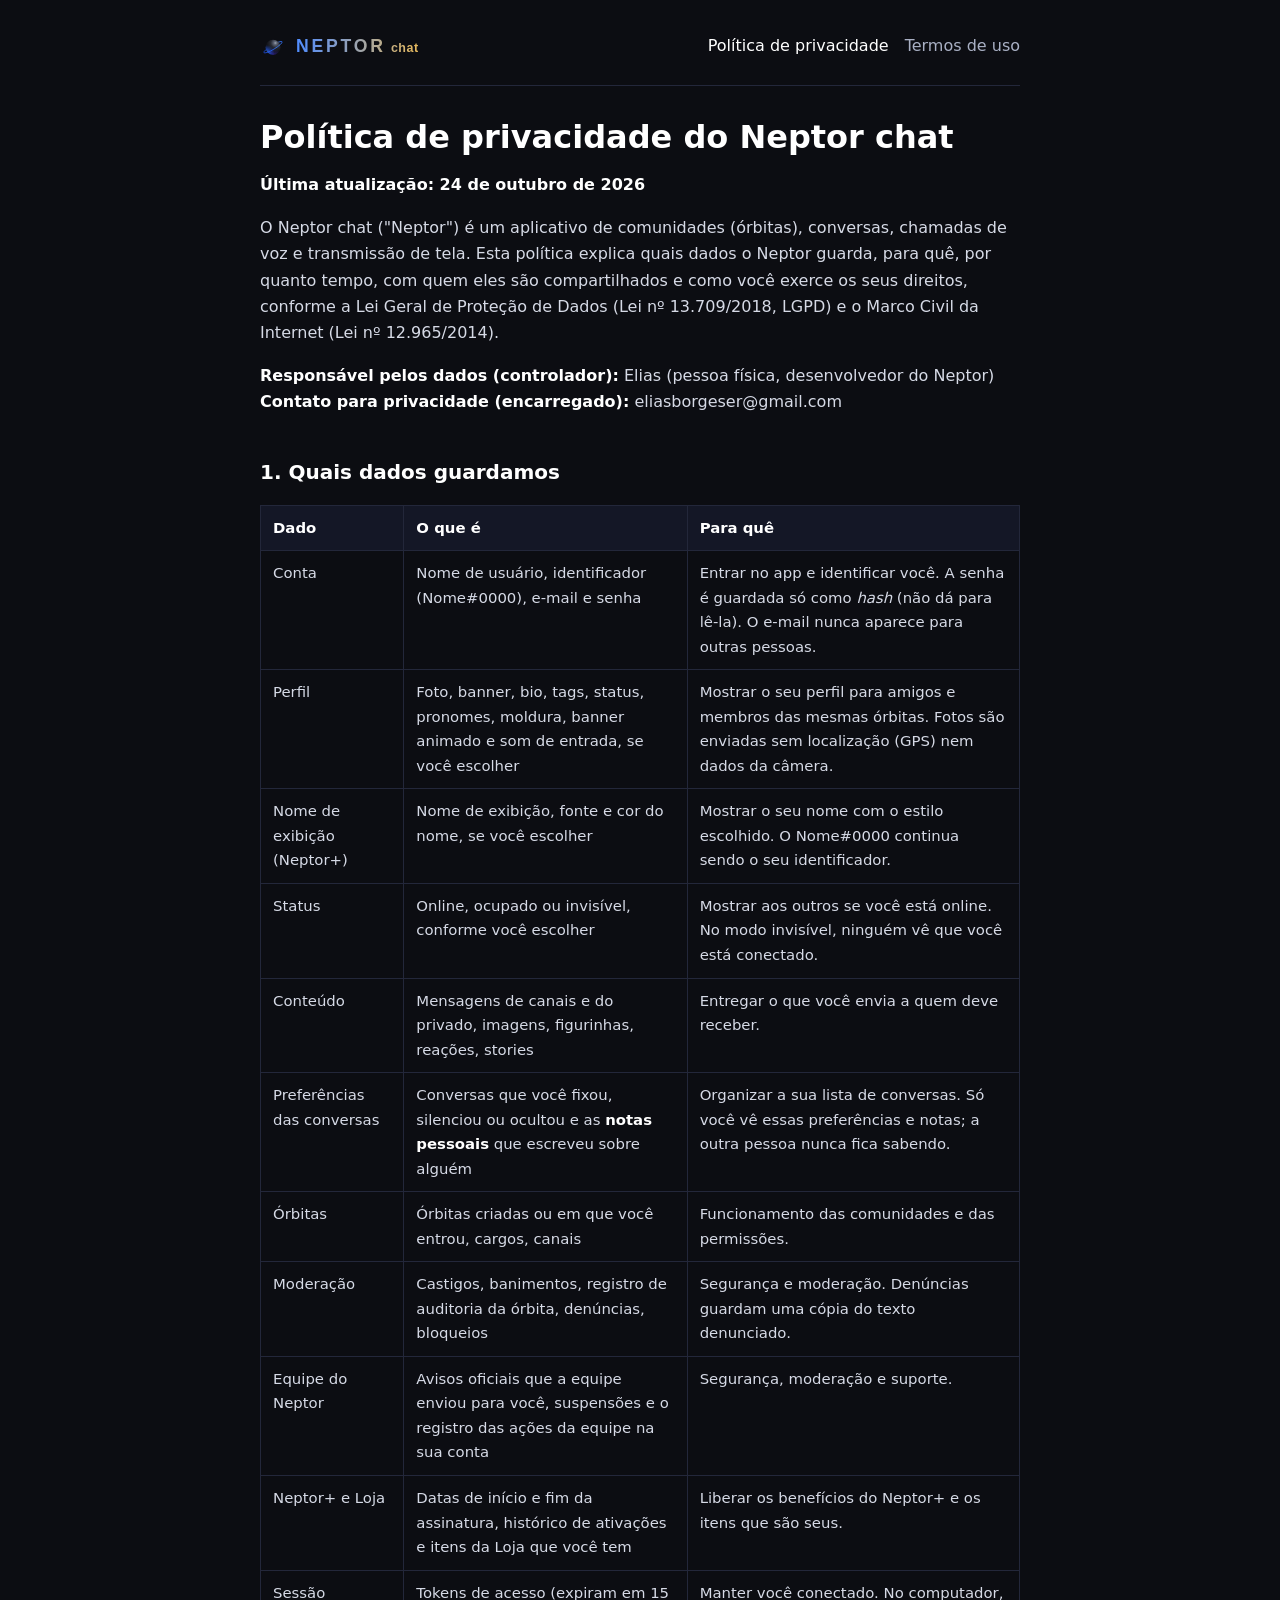
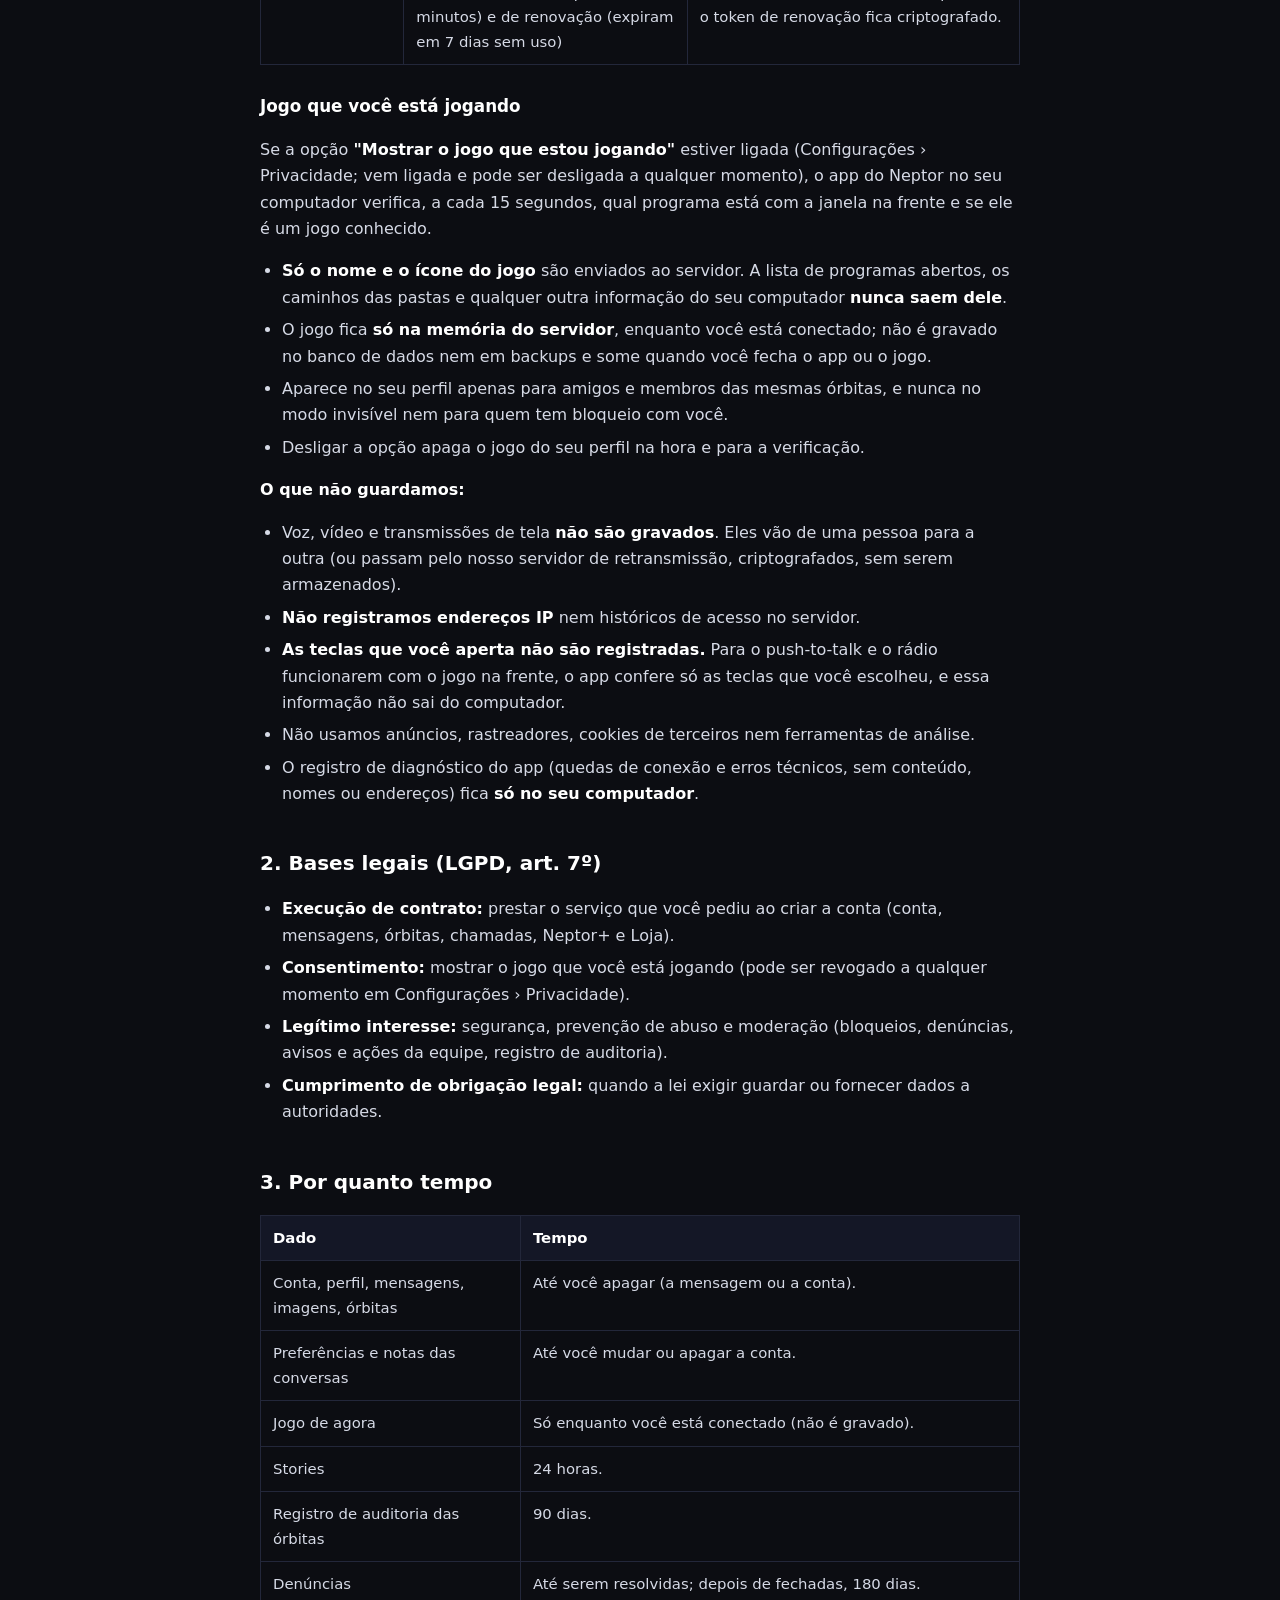
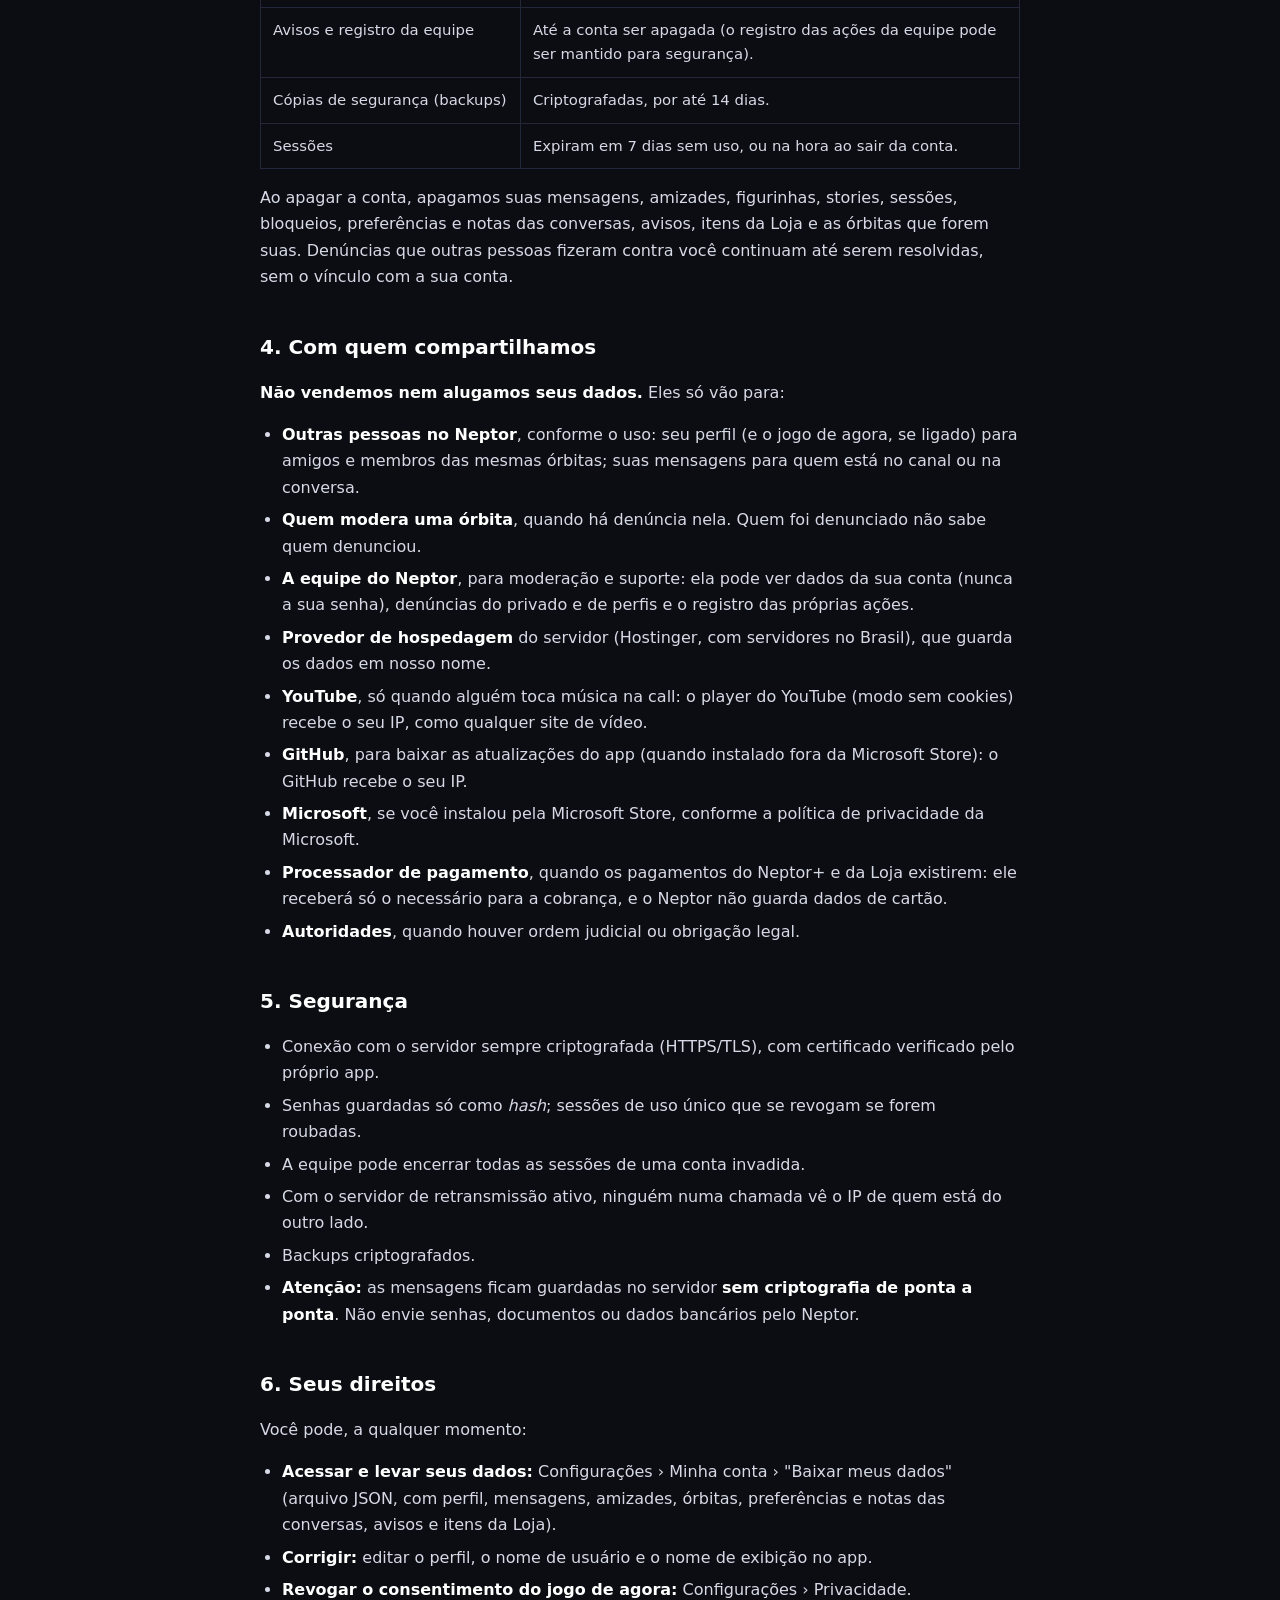
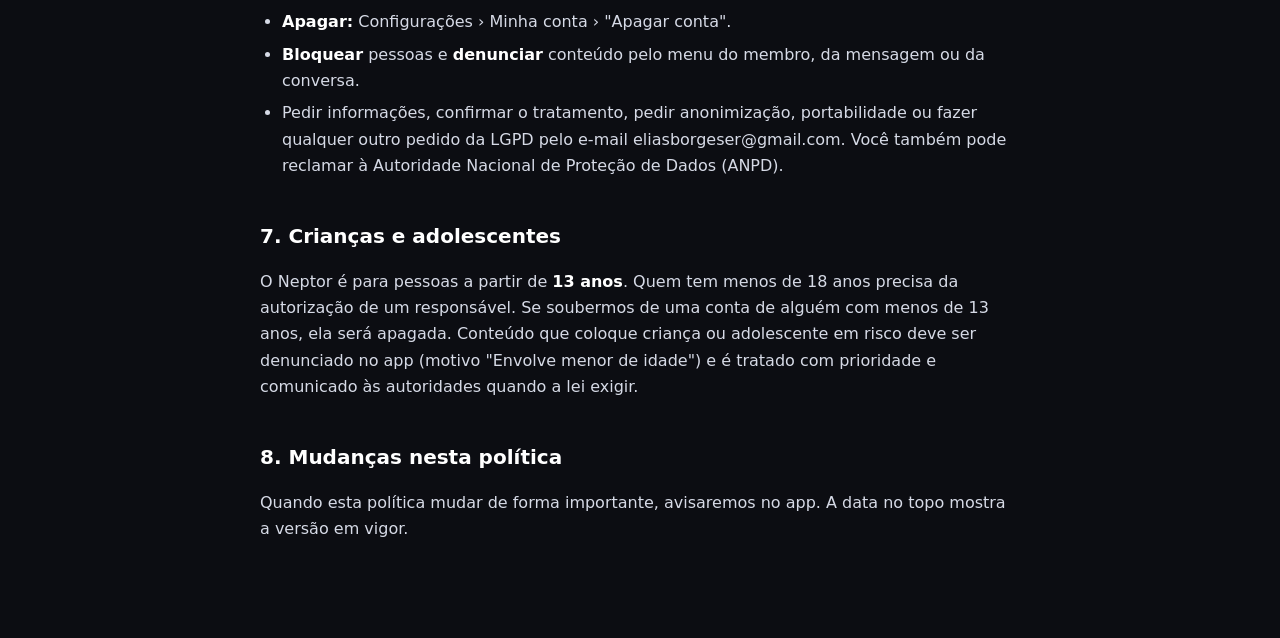
==== privacidade/index.html @ 5d6900de "Site do Neptor (24/10/2026, 20:20:30)" ====
<!doctype html>
<html lang="pt-BR">
<head>
<meta charset="utf-8" />
<meta name="viewport" content="width=device-width, initial-scale=1" />
<title>Política de privacidade · Neptor chat</title>
<meta name="theme-color" content="#0C0D12" />
<link rel="icon" href="../neptor-icon.ico" sizes="any" />
<link rel="icon" href="../neptor-planet.svg" type="image/svg+xml" />
<style>
  :root { color-scheme: dark; }
  body { margin: 0; background: #0C0D12; color: #D6DAE6; font: 16px/1.65 system-ui, -apple-system, "Segoe UI", Roboto, sans-serif; }
  main { max-width: 760px; margin: 0 auto; padding: 32px 20px 80px; }
  header { display: flex; align-items: center; justify-content: space-between; gap: 16px; padding-bottom: 24px; border-bottom: 1px solid #23273A; margin-bottom: 32px; }
  header a { color: #8FB4FF; text-decoration: none; font-weight: 600; }
  header nav a { margin-left: 16px; font-weight: 500; color: #A9B0C4; }
  header nav a[aria-current] { color: #FFFFFF; }
  .brand { display: inline-flex; align-items: center; gap: 10px; }
  .wordmark { display: inline-flex; align-items: baseline; gap: 5px; font-family: Arial, sans-serif; font-weight: 700; background: linear-gradient(90deg, #4F8CFF, #E8B95B); -webkit-background-clip: text; background-clip: text; color: transparent; }
  .wordmark b { letter-spacing: 0.16em; font-size: 1.1rem; }
  .wordmark small { letter-spacing: 0.04em; font-size: 0.78rem; font-weight: 700; }
  .brand img { width: 26px; height: 26px; }
  h1 { color: #FFFFFF; font-size: 2rem; line-height: 1.2; margin: 0 0 8px; }
  h2 { color: #FFFFFF; font-size: 1.25rem; margin: 40px 0 12px; }
  h3 { color: #FFFFFF; font-size: 1.05rem; margin: 28px 0 8px; }
  strong { color: #FFFFFF; }
  a { color: #8FB4FF; }
  ul { padding-left: 22px; }
  li { margin: 6px 0; }
  code { background: #171A26; padding: 1px 6px; border-radius: 4px; }
  .table { overflow-x: auto; margin: 16px 0; }
  table { border-collapse: collapse; width: 100%; font-size: 0.93rem; }
  th, td { border: 1px solid #23273A; padding: 10px 12px; text-align: left; vertical-align: top; }
  th { background: #141726; color: #FFFFFF; }
</style>
</head>
<body>
<main>
<header>
  <a class="brand" href="../"><img src="../neptor-planet.svg" alt="" /><span class="wordmark"><b>NEPTOR</b><small>chat</small></span></a>
  <nav><a href="../privacidade/" aria-current="page">Política de privacidade</a><a href="../termos/">Termos de uso</a></nav>
</header>
<h1>Política de privacidade do Neptor chat</h1>
<p><strong>Última atualização: 24 de outubro de 2026</strong></p>
<p>O Neptor chat ("Neptor") é um aplicativo de comunidades (órbitas), conversas, chamadas de voz e transmissão de tela. Esta política explica quais dados o Neptor guarda, para quê, por quanto tempo, com quem eles são compartilhados e como você exerce os seus direitos, conforme a Lei Geral de Proteção de Dados (Lei nº 13.709/2018, LGPD) e o Marco Civil da Internet (Lei nº 12.965/2014).</p>
<p><strong>Responsável pelos dados (controlador):</strong> Elias (pessoa física, desenvolvedor do Neptor)<br /><strong>Contato para privacidade (encarregado):</strong> eliasborgeser@gmail.com</p>
<h2>1. Quais dados guardamos</h2>
<div class="table"><table><thead><tr><th>Dado</th><th>O que é</th><th>Para quê</th></tr></thead><tbody><tr><td>Conta</td><td>Nome de usuário, identificador (Nome#0000), e-mail e senha</td><td>Entrar no app e identificar você. A senha é guardada só como <em>hash</em> (não dá para lê-la). O e-mail nunca aparece para outras pessoas.</td></tr><tr><td>Perfil</td><td>Foto, banner, bio, tags, status, pronomes, moldura, banner animado e som de entrada, se você escolher</td><td>Mostrar o seu perfil para amigos e membros das mesmas órbitas. Fotos são enviadas sem localização (GPS) nem dados da câmera.</td></tr><tr><td>Nome de exibição (Neptor+)</td><td>Nome de exibição, fonte e cor do nome, se você escolher</td><td>Mostrar o seu nome com o estilo escolhido. O Nome#0000 continua sendo o seu identificador.</td></tr><tr><td>Status</td><td>Online, ocupado ou invisível, conforme você escolher</td><td>Mostrar aos outros se você está online. No modo invisível, ninguém vê que você está conectado.</td></tr><tr><td>Conteúdo</td><td>Mensagens de canais e do privado, imagens, figurinhas, reações, stories</td><td>Entregar o que você envia a quem deve receber.</td></tr><tr><td>Preferências das conversas</td><td>Conversas que você fixou, silenciou ou ocultou e as <strong>notas pessoais</strong> que escreveu sobre alguém</td><td>Organizar a sua lista de conversas. Só você vê essas preferências e notas; a outra pessoa nunca fica sabendo.</td></tr><tr><td>Órbitas</td><td>Órbitas criadas ou em que você entrou, cargos, canais</td><td>Funcionamento das comunidades e das permissões.</td></tr><tr><td>Moderação</td><td>Castigos, banimentos, registro de auditoria da órbita, denúncias, bloqueios</td><td>Segurança e moderação. Denúncias guardam uma cópia do texto denunciado.</td></tr><tr><td>Equipe do Neptor</td><td>Avisos oficiais que a equipe enviou para você, suspensões e o registro das ações da equipe na sua conta</td><td>Segurança, moderação e suporte.</td></tr><tr><td>Neptor+ e Loja</td><td>Datas de início e fim da assinatura, histórico de ativações e itens da Loja que você tem</td><td>Liberar os benefícios do Neptor+ e os itens que são seus.</td></tr><tr><td>Sessão</td><td>Tokens de acesso (expiram em 15 minutos) e de renovação (expiram em 7 dias sem uso)</td><td>Manter você conectado. No computador, o token de renovação fica criptografado.</td></tr></tbody></table></div>
<h3>Jogo que você está jogando</h3>
<p>Se a opção <strong>"Mostrar o jogo que estou jogando"</strong> estiver ligada (Configurações › Privacidade; vem ligada e pode ser desligada a qualquer momento), o app do Neptor no seu computador verifica, a cada 15 segundos, qual programa está com a janela na frente e se ele é um jogo conhecido.</p>
<ul><li><strong>Só o nome e o ícone do jogo</strong> são enviados ao servidor. A lista de programas abertos, os caminhos das pastas e qualquer outra informação do seu computador <strong>nunca saem dele</strong>.</li><li>O jogo fica <strong>só na memória do servidor</strong>, enquanto você está conectado; não é gravado no banco de dados nem em backups e some quando você fecha o app ou o jogo.</li><li>Aparece no seu perfil apenas para amigos e membros das mesmas órbitas, e nunca no modo invisível nem para quem tem bloqueio com você.</li><li>Desligar a opção apaga o jogo do seu perfil na hora e para a verificação.</li></ul>
<p><strong>O que não guardamos:</strong></p>
<ul><li>Voz, vídeo e transmissões de tela <strong>não são gravados</strong>. Eles vão de uma pessoa para a outra (ou passam pelo nosso servidor de retransmissão, criptografados, sem serem armazenados).</li><li><strong>Não registramos endereços IP</strong> nem históricos de acesso no servidor.</li><li><strong>As teclas que você aperta não são registradas.</strong> Para o push-to-talk e o rádio funcionarem com o jogo na frente, o app confere só as teclas que você escolheu, e essa informação não sai do computador.</li><li>Não usamos anúncios, rastreadores, cookies de terceiros nem ferramentas de análise.</li><li>O registro de diagnóstico do app (quedas de conexão e erros técnicos, sem conteúdo, nomes ou endereços) fica <strong>só no seu computador</strong>.</li></ul>
<h2>2. Bases legais (LGPD, art. 7º)</h2>
<ul><li><strong>Execução de contrato:</strong> prestar o serviço que você pediu ao criar a conta (conta, mensagens, órbitas, chamadas, Neptor+ e Loja).</li><li><strong>Consentimento:</strong> mostrar o jogo que você está jogando (pode ser revogado a qualquer momento em Configurações › Privacidade).</li><li><strong>Legítimo interesse:</strong> segurança, prevenção de abuso e moderação (bloqueios, denúncias, avisos e ações da equipe, registro de auditoria).</li><li><strong>Cumprimento de obrigação legal:</strong> quando a lei exigir guardar ou fornecer dados a autoridades.</li></ul>
<h2>3. Por quanto tempo</h2>
<div class="table"><table><thead><tr><th>Dado</th><th>Tempo</th></tr></thead><tbody><tr><td>Conta, perfil, mensagens, imagens, órbitas</td><td>Até você apagar (a mensagem ou a conta).</td></tr><tr><td>Preferências e notas das conversas</td><td>Até você mudar ou apagar a conta.</td></tr><tr><td>Jogo de agora</td><td>Só enquanto você está conectado (não é gravado).</td></tr><tr><td>Stories</td><td>24 horas.</td></tr><tr><td>Registro de auditoria das órbitas</td><td>90 dias.</td></tr><tr><td>Denúncias</td><td>Até serem resolvidas; depois de fechadas, 180 dias.</td></tr><tr><td>Avisos e registro da equipe</td><td>Até a conta ser apagada (o registro das ações da equipe pode ser mantido para segurança).</td></tr><tr><td>Cópias de segurança (backups)</td><td>Criptografadas, por até 14 dias.</td></tr><tr><td>Sessões</td><td>Expiram em 7 dias sem uso, ou na hora ao sair da conta.</td></tr></tbody></table></div>
<p>Ao apagar a conta, apagamos suas mensagens, amizades, figurinhas, stories, sessões, bloqueios, preferências e notas das conversas, avisos, itens da Loja e as órbitas que forem suas. Denúncias que outras pessoas fizeram contra você continuam até serem resolvidas, sem o vínculo com a sua conta.</p>
<h2>4. Com quem compartilhamos</h2>
<p><strong>Não vendemos nem alugamos seus dados.</strong> Eles só vão para:</p>
<ul><li><strong>Outras pessoas no Neptor</strong>, conforme o uso: seu perfil (e o jogo de agora, se ligado) para amigos e membros das mesmas órbitas; suas mensagens para quem está no canal ou na conversa.</li><li><strong>Quem modera uma órbita</strong>, quando há denúncia nela. Quem foi denunciado não sabe quem denunciou.</li><li><strong>A equipe do Neptor</strong>, para moderação e suporte: ela pode ver dados da sua conta (nunca a sua senha), denúncias do privado e de perfis e o registro das próprias ações.</li><li><strong>Provedor de hospedagem</strong> do servidor (Hostinger, com servidores no Brasil), que guarda os dados em nosso nome.</li><li><strong>YouTube</strong>, só quando alguém toca música na call: o player do YouTube (modo sem cookies) recebe o seu IP, como qualquer site de vídeo.</li><li><strong>GitHub</strong>, para baixar as atualizações do app (quando instalado fora da Microsoft Store): o GitHub recebe o seu IP.</li><li><strong>Microsoft</strong>, se você instalou pela Microsoft Store, conforme a política de privacidade da Microsoft.</li><li><strong>Processador de pagamento</strong>, quando os pagamentos do Neptor+ e da Loja existirem: ele receberá só o necessário para a cobrança, e o Neptor não guarda dados de cartão.</li><li><strong>Autoridades</strong>, quando houver ordem judicial ou obrigação legal.</li></ul>
<h2>5. Segurança</h2>
<ul><li>Conexão com o servidor sempre criptografada (HTTPS/TLS), com certificado verificado pelo próprio app.</li><li>Senhas guardadas só como <em>hash</em>; sessões de uso único que se revogam se forem roubadas.</li><li>A equipe pode encerrar todas as sessões de uma conta invadida.</li><li>Com o servidor de retransmissão ativo, ninguém numa chamada vê o IP de quem está do outro lado.</li><li>Backups criptografados.</li><li><strong>Atenção:</strong> as mensagens ficam guardadas no servidor <strong>sem criptografia de ponta a ponta</strong>. Não envie senhas, documentos ou dados bancários pelo Neptor.</li></ul>
<h2>6. Seus direitos</h2>
<p>Você pode, a qualquer momento:</p>
<ul><li><strong>Acessar e levar seus dados:</strong> Configurações › Minha conta › "Baixar meus dados" (arquivo JSON, com perfil, mensagens, amizades, órbitas, preferências e notas das conversas, avisos e itens da Loja).</li><li><strong>Corrigir:</strong> editar o perfil, o nome de usuário e o nome de exibição no app.</li><li><strong>Revogar o consentimento do jogo de agora:</strong> Configurações › Privacidade.</li><li><strong>Apagar:</strong> Configurações › Minha conta › "Apagar conta".</li><li><strong>Bloquear</strong> pessoas e <strong>denunciar</strong> conteúdo pelo menu do membro, da mensagem ou da conversa.</li><li>Pedir informações, confirmar o tratamento, pedir anonimização, portabilidade ou fazer qualquer outro pedido da LGPD pelo e-mail eliasborgeser@gmail.com. Você também pode reclamar à Autoridade Nacional de Proteção de Dados (ANPD).</li></ul>
<h2>7. Crianças e adolescentes</h2>
<p>O Neptor é para pessoas a partir de <strong>13 anos</strong>. Quem tem menos de 18 anos precisa da autorização de um responsável. Se soubermos de uma conta de alguém com menos de 13 anos, ela será apagada. Conteúdo que coloque criança ou adolescente em risco deve ser denunciado no app (motivo "Envolve menor de idade") e é tratado com prioridade e comunicado às autoridades quando a lei exigir.</p>
<h2>8. Mudanças nesta política</h2>
<p>Quando esta política mudar de forma importante, avisaremos no app. A data no topo mostra a versão em vigor.</p>
</main>
</body>
</html>
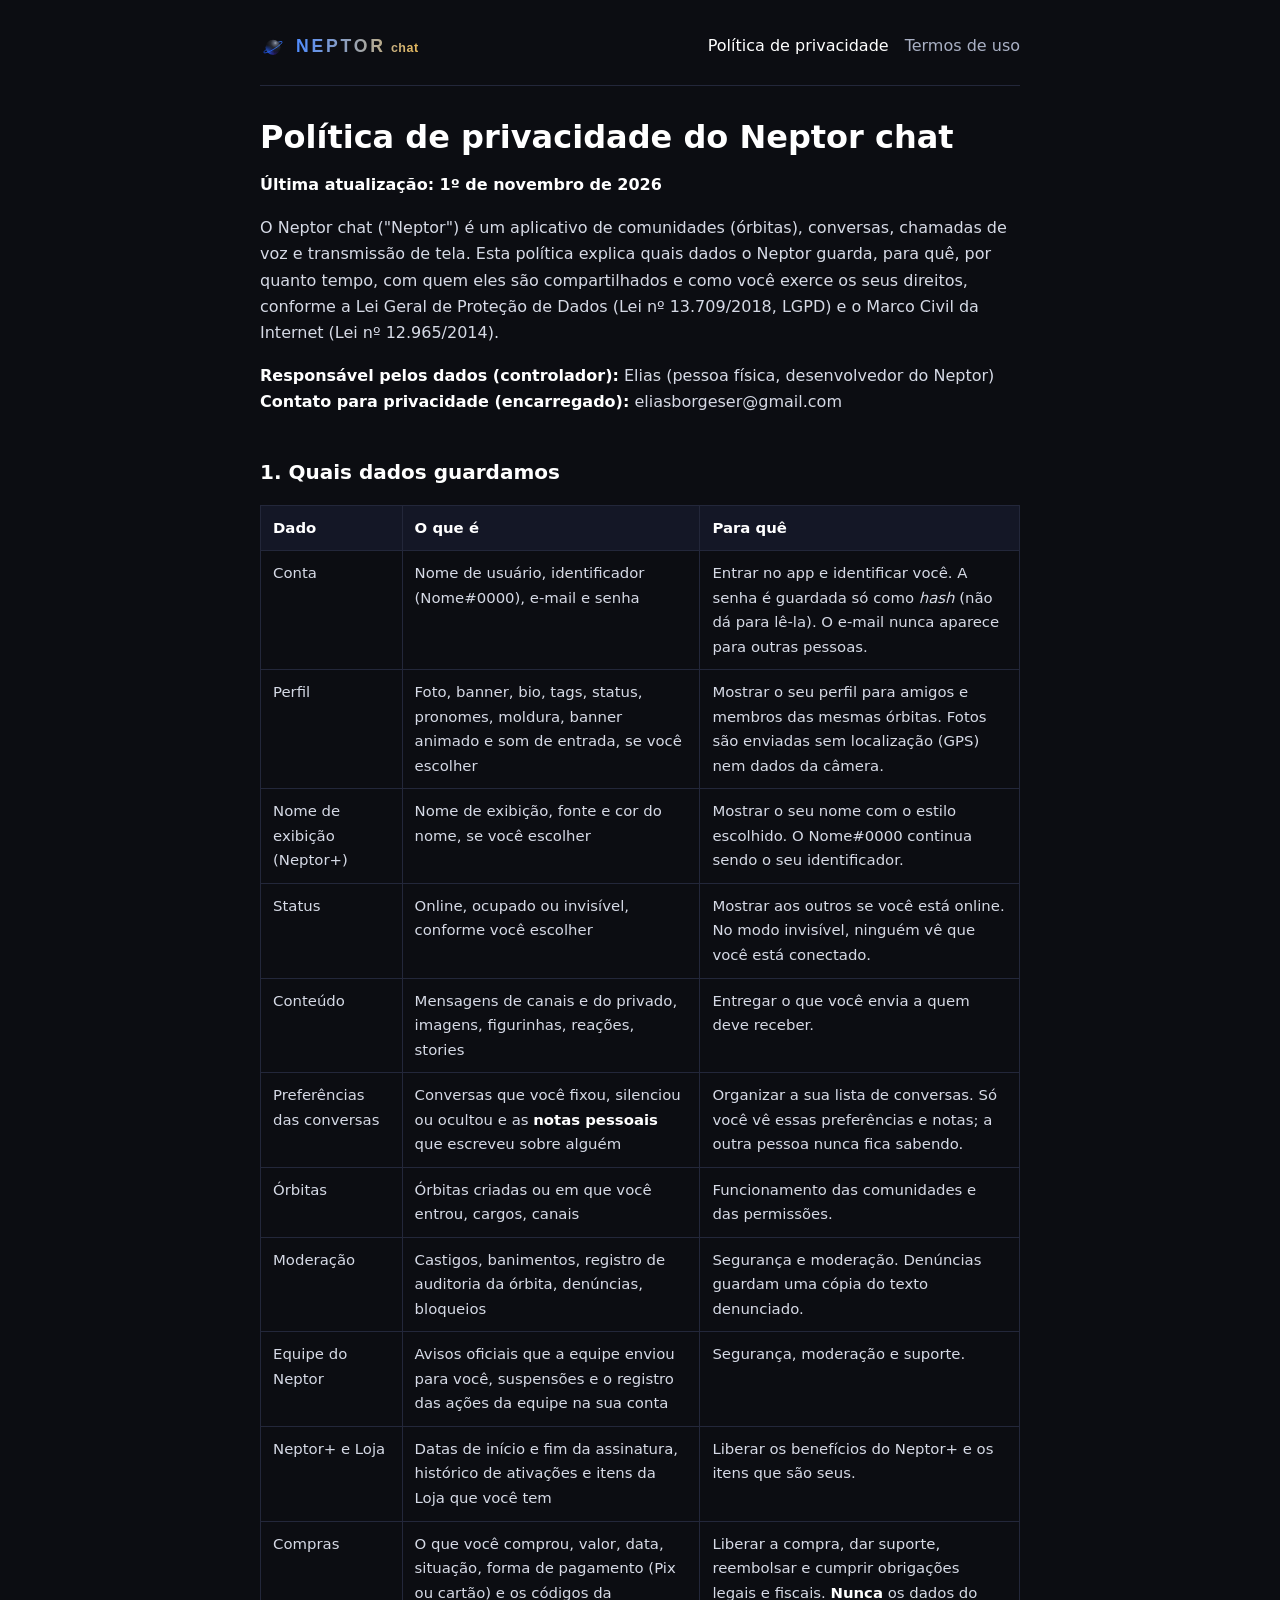
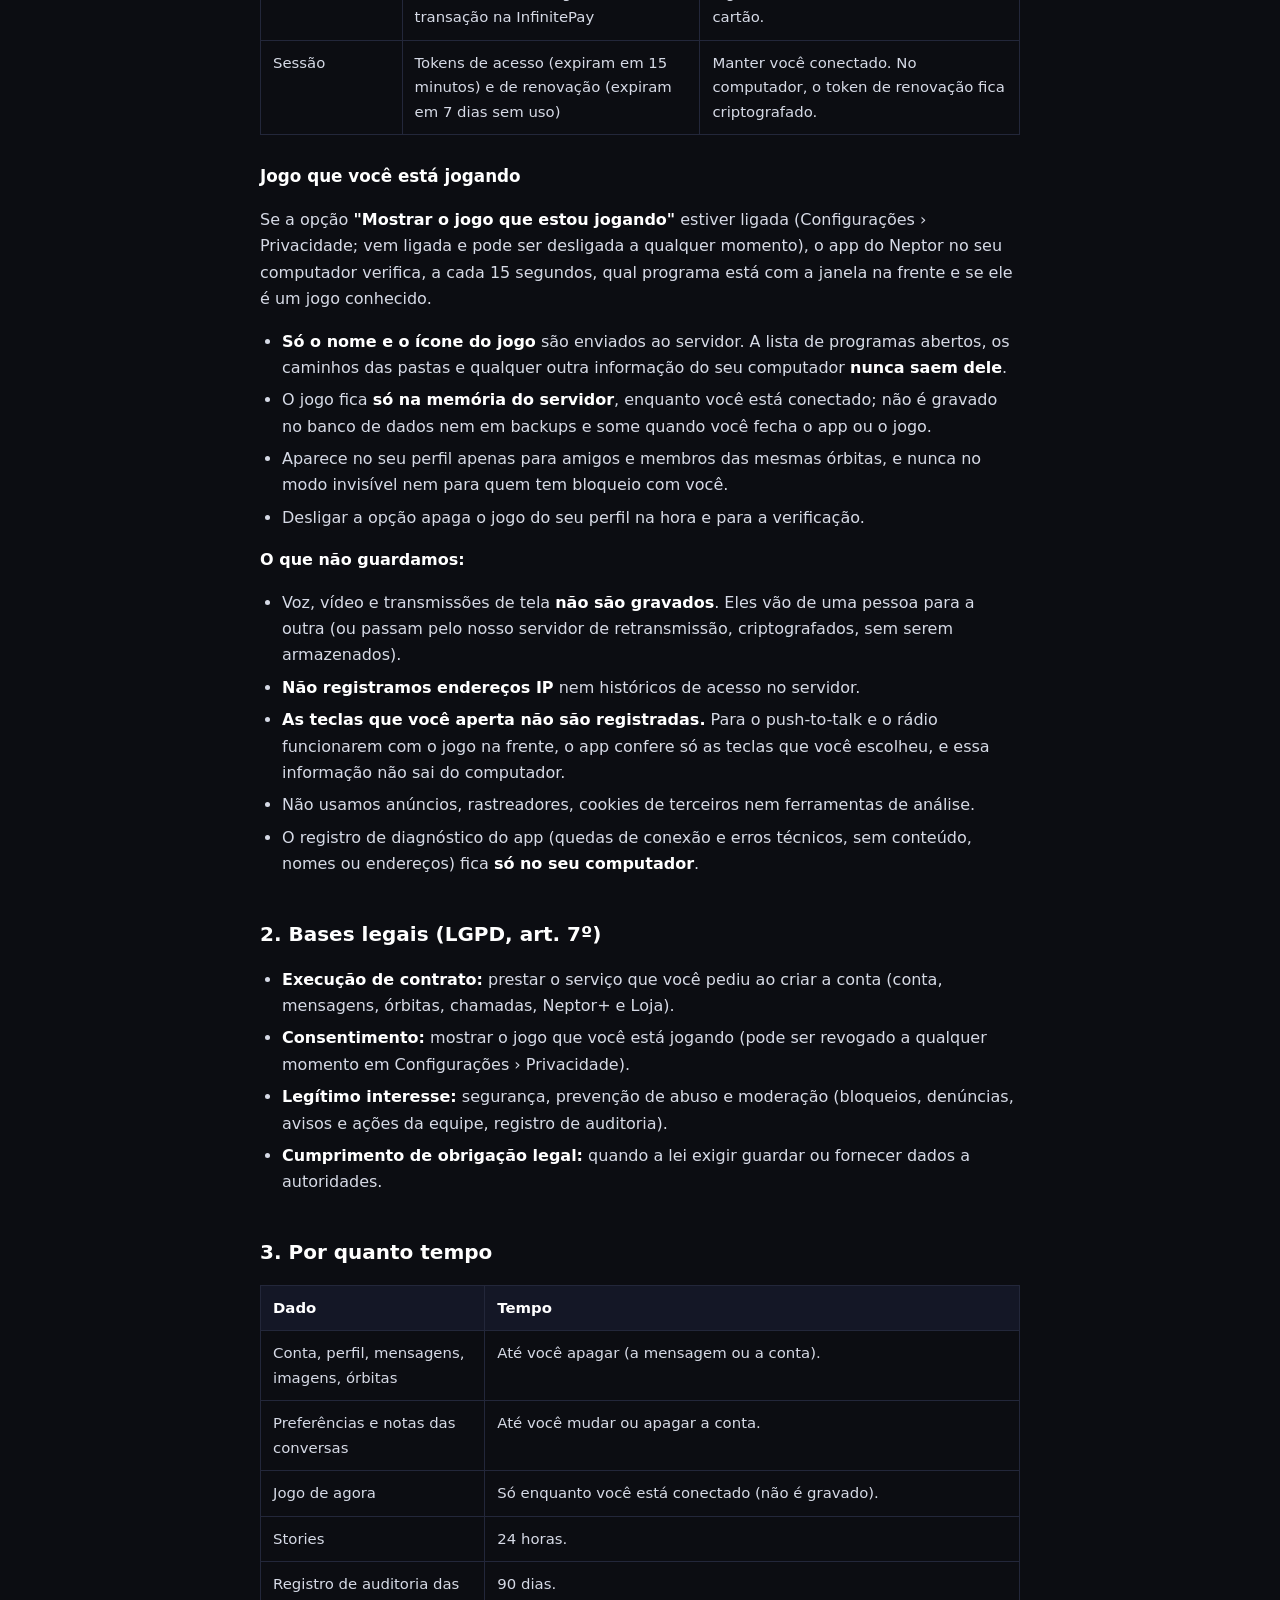
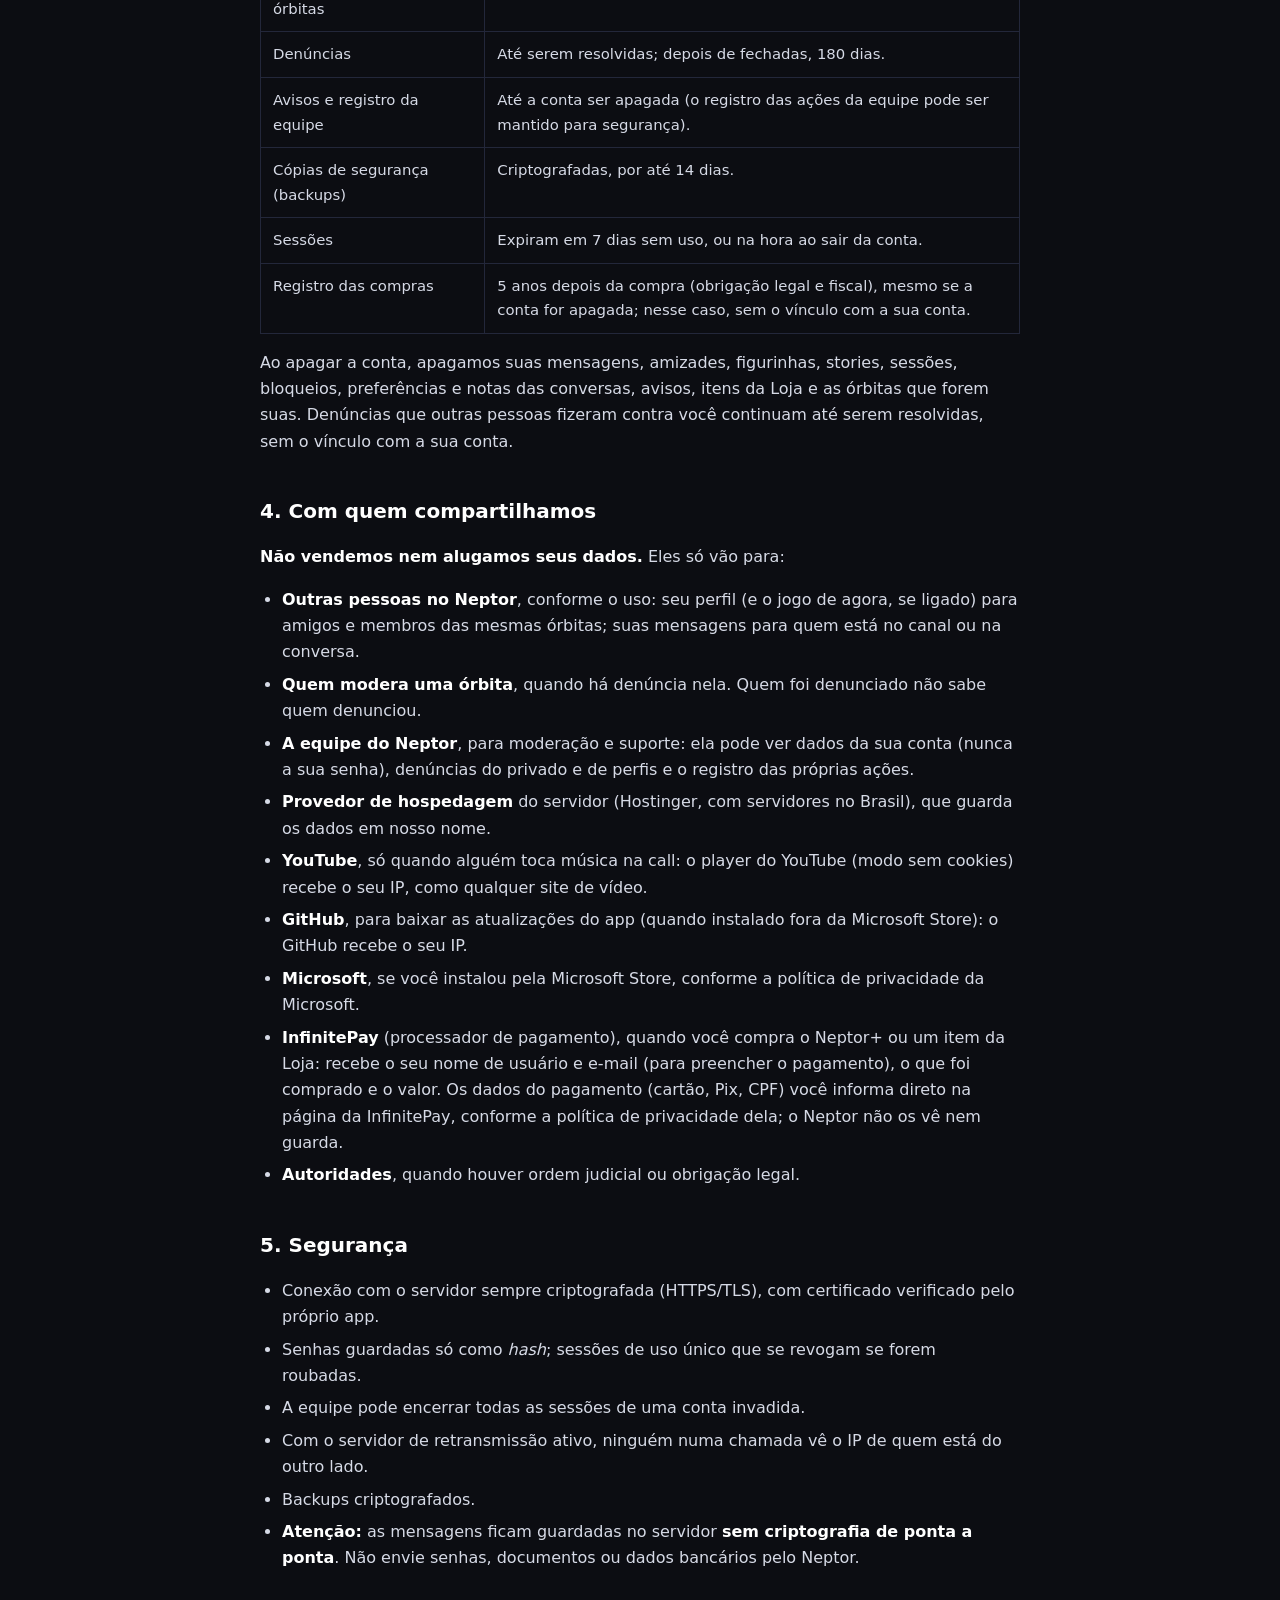
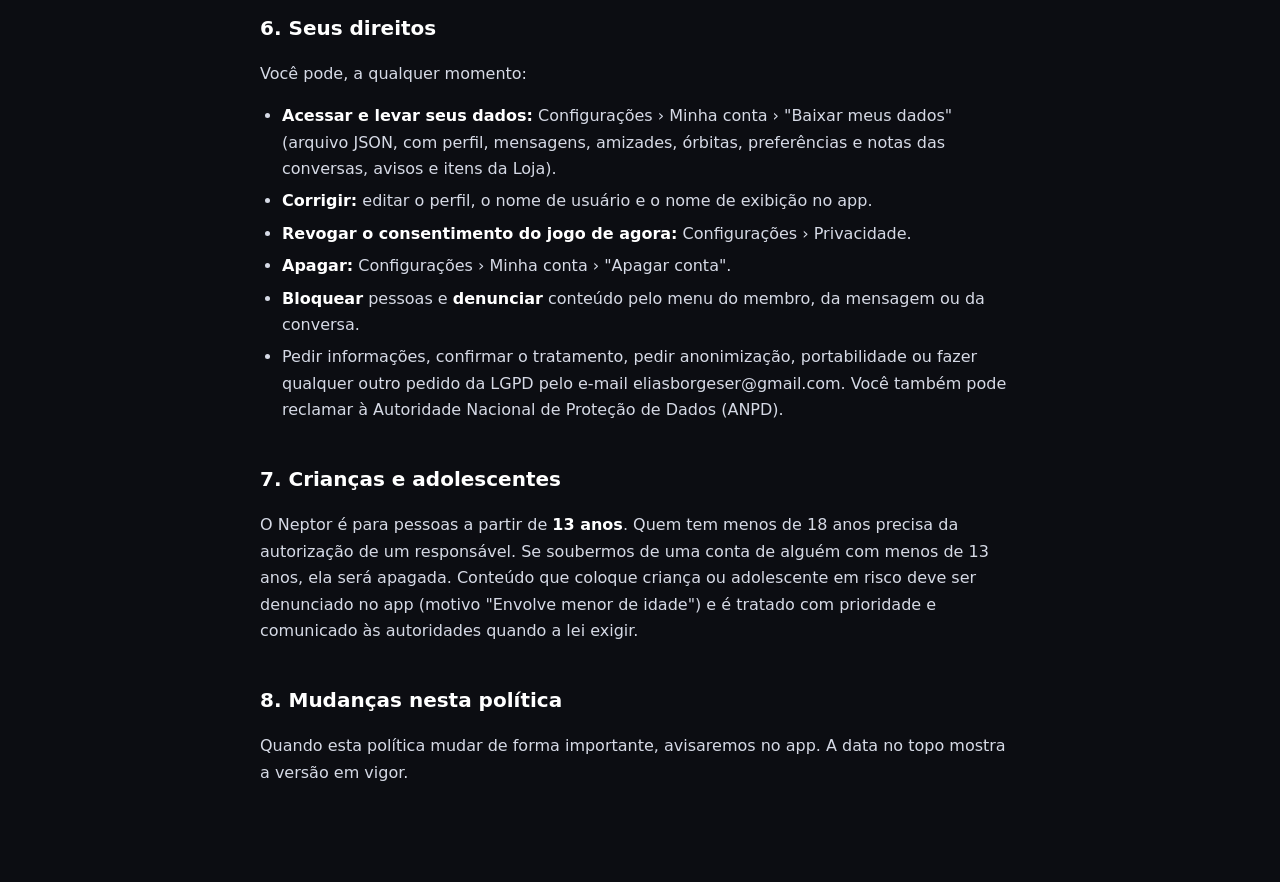
==== commit 54697684: "Site do Neptor (02/11/2026, 13:28:50)" ====
--- a/privacidade/index.html
+++ b/privacidade/index.html
@@ -41,11 +41,11 @@
   <nav><a href="../privacidade/" aria-current="page">Política de privacidade</a><a href="../termos/">Termos de uso</a></nav>
 </header>
 <h1>Política de privacidade do Neptor chat</h1>
-<p><strong>Última atualização: 24 de outubro de 2026</strong></p>
+<p><strong>Última atualização: 1º de novembro de 2026</strong></p>
 <p>O Neptor chat ("Neptor") é um aplicativo de comunidades (órbitas), conversas, chamadas de voz e transmissão de tela. Esta política explica quais dados o Neptor guarda, para quê, por quanto tempo, com quem eles são compartilhados e como você exerce os seus direitos, conforme a Lei Geral de Proteção de Dados (Lei nº 13.709/2018, LGPD) e o Marco Civil da Internet (Lei nº 12.965/2014).</p>
 <p><strong>Responsável pelos dados (controlador):</strong> Elias (pessoa física, desenvolvedor do Neptor)<br /><strong>Contato para privacidade (encarregado):</strong> eliasborgeser@gmail.com</p>
 <h2>1. Quais dados guardamos</h2>
-<div class="table"><table><thead><tr><th>Dado</th><th>O que é</th><th>Para quê</th></tr></thead><tbody><tr><td>Conta</td><td>Nome de usuário, identificador (Nome#0000), e-mail e senha</td><td>Entrar no app e identificar você. A senha é guardada só como <em>hash</em> (não dá para lê-la). O e-mail nunca aparece para outras pessoas.</td></tr><tr><td>Perfil</td><td>Foto, banner, bio, tags, status, pronomes, moldura, banner animado e som de entrada, se você escolher</td><td>Mostrar o seu perfil para amigos e membros das mesmas órbitas. Fotos são enviadas sem localização (GPS) nem dados da câmera.</td></tr><tr><td>Nome de exibição (Neptor+)</td><td>Nome de exibição, fonte e cor do nome, se você escolher</td><td>Mostrar o seu nome com o estilo escolhido. O Nome#0000 continua sendo o seu identificador.</td></tr><tr><td>Status</td><td>Online, ocupado ou invisível, conforme você escolher</td><td>Mostrar aos outros se você está online. No modo invisível, ninguém vê que você está conectado.</td></tr><tr><td>Conteúdo</td><td>Mensagens de canais e do privado, imagens, figurinhas, reações, stories</td><td>Entregar o que você envia a quem deve receber.</td></tr><tr><td>Preferências das conversas</td><td>Conversas que você fixou, silenciou ou ocultou e as <strong>notas pessoais</strong> que escreveu sobre alguém</td><td>Organizar a sua lista de conversas. Só você vê essas preferências e notas; a outra pessoa nunca fica sabendo.</td></tr><tr><td>Órbitas</td><td>Órbitas criadas ou em que você entrou, cargos, canais</td><td>Funcionamento das comunidades e das permissões.</td></tr><tr><td>Moderação</td><td>Castigos, banimentos, registro de auditoria da órbita, denúncias, bloqueios</td><td>Segurança e moderação. Denúncias guardam uma cópia do texto denunciado.</td></tr><tr><td>Equipe do Neptor</td><td>Avisos oficiais que a equipe enviou para você, suspensões e o registro das ações da equipe na sua conta</td><td>Segurança, moderação e suporte.</td></tr><tr><td>Neptor+ e Loja</td><td>Datas de início e fim da assinatura, histórico de ativações e itens da Loja que você tem</td><td>Liberar os benefícios do Neptor+ e os itens que são seus.</td></tr><tr><td>Sessão</td><td>Tokens de acesso (expiram em 15 minutos) e de renovação (expiram em 7 dias sem uso)</td><td>Manter você conectado. No computador, o token de renovação fica criptografado.</td></tr></tbody></table></div>
+<div class="table"><table><thead><tr><th>Dado</th><th>O que é</th><th>Para quê</th></tr></thead><tbody><tr><td>Conta</td><td>Nome de usuário, identificador (Nome#0000), e-mail e senha</td><td>Entrar no app e identificar você. A senha é guardada só como <em>hash</em> (não dá para lê-la). O e-mail nunca aparece para outras pessoas.</td></tr><tr><td>Perfil</td><td>Foto, banner, bio, tags, status, pronomes, moldura, banner animado e som de entrada, se você escolher</td><td>Mostrar o seu perfil para amigos e membros das mesmas órbitas. Fotos são enviadas sem localização (GPS) nem dados da câmera.</td></tr><tr><td>Nome de exibição (Neptor+)</td><td>Nome de exibição, fonte e cor do nome, se você escolher</td><td>Mostrar o seu nome com o estilo escolhido. O Nome#0000 continua sendo o seu identificador.</td></tr><tr><td>Status</td><td>Online, ocupado ou invisível, conforme você escolher</td><td>Mostrar aos outros se você está online. No modo invisível, ninguém vê que você está conectado.</td></tr><tr><td>Conteúdo</td><td>Mensagens de canais e do privado, imagens, figurinhas, reações, stories</td><td>Entregar o que você envia a quem deve receber.</td></tr><tr><td>Preferências das conversas</td><td>Conversas que você fixou, silenciou ou ocultou e as <strong>notas pessoais</strong> que escreveu sobre alguém</td><td>Organizar a sua lista de conversas. Só você vê essas preferências e notas; a outra pessoa nunca fica sabendo.</td></tr><tr><td>Órbitas</td><td>Órbitas criadas ou em que você entrou, cargos, canais</td><td>Funcionamento das comunidades e das permissões.</td></tr><tr><td>Moderação</td><td>Castigos, banimentos, registro de auditoria da órbita, denúncias, bloqueios</td><td>Segurança e moderação. Denúncias guardam uma cópia do texto denunciado.</td></tr><tr><td>Equipe do Neptor</td><td>Avisos oficiais que a equipe enviou para você, suspensões e o registro das ações da equipe na sua conta</td><td>Segurança, moderação e suporte.</td></tr><tr><td>Neptor+ e Loja</td><td>Datas de início e fim da assinatura, histórico de ativações e itens da Loja que você tem</td><td>Liberar os benefícios do Neptor+ e os itens que são seus.</td></tr><tr><td>Compras</td><td>O que você comprou, valor, data, situação, forma de pagamento (Pix ou cartão) e os códigos da transação na InfinitePay</td><td>Liberar a compra, dar suporte, reembolsar e cumprir obrigações legais e fiscais. <strong>Nunca</strong> os dados do cartão.</td></tr><tr><td>Sessão</td><td>Tokens de acesso (expiram em 15 minutos) e de renovação (expiram em 7 dias sem uso)</td><td>Manter você conectado. No computador, o token de renovação fica criptografado.</td></tr></tbody></table></div>
 <h3>Jogo que você está jogando</h3>
 <p>Se a opção <strong>"Mostrar o jogo que estou jogando"</strong> estiver ligada (Configurações › Privacidade; vem ligada e pode ser desligada a qualquer momento), o app do Neptor no seu computador verifica, a cada 15 segundos, qual programa está com a janela na frente e se ele é um jogo conhecido.</p>
 <ul><li><strong>Só o nome e o ícone do jogo</strong> são enviados ao servidor. A lista de programas abertos, os caminhos das pastas e qualquer outra informação do seu computador <strong>nunca saem dele</strong>.</li><li>O jogo fica <strong>só na memória do servidor</strong>, enquanto você está conectado; não é gravado no banco de dados nem em backups e some quando você fecha o app ou o jogo.</li><li>Aparece no seu perfil apenas para amigos e membros das mesmas órbitas, e nunca no modo invisível nem para quem tem bloqueio com você.</li><li>Desligar a opção apaga o jogo do seu perfil na hora e para a verificação.</li></ul>
@@ -54,11 +54,11 @@
 <h2>2. Bases legais (LGPD, art. 7º)</h2>
 <ul><li><strong>Execução de contrato:</strong> prestar o serviço que você pediu ao criar a conta (conta, mensagens, órbitas, chamadas, Neptor+ e Loja).</li><li><strong>Consentimento:</strong> mostrar o jogo que você está jogando (pode ser revogado a qualquer momento em Configurações › Privacidade).</li><li><strong>Legítimo interesse:</strong> segurança, prevenção de abuso e moderação (bloqueios, denúncias, avisos e ações da equipe, registro de auditoria).</li><li><strong>Cumprimento de obrigação legal:</strong> quando a lei exigir guardar ou fornecer dados a autoridades.</li></ul>
 <h2>3. Por quanto tempo</h2>
-<div class="table"><table><thead><tr><th>Dado</th><th>Tempo</th></tr></thead><tbody><tr><td>Conta, perfil, mensagens, imagens, órbitas</td><td>Até você apagar (a mensagem ou a conta).</td></tr><tr><td>Preferências e notas das conversas</td><td>Até você mudar ou apagar a conta.</td></tr><tr><td>Jogo de agora</td><td>Só enquanto você está conectado (não é gravado).</td></tr><tr><td>Stories</td><td>24 horas.</td></tr><tr><td>Registro de auditoria das órbitas</td><td>90 dias.</td></tr><tr><td>Denúncias</td><td>Até serem resolvidas; depois de fechadas, 180 dias.</td></tr><tr><td>Avisos e registro da equipe</td><td>Até a conta ser apagada (o registro das ações da equipe pode ser mantido para segurança).</td></tr><tr><td>Cópias de segurança (backups)</td><td>Criptografadas, por até 14 dias.</td></tr><tr><td>Sessões</td><td>Expiram em 7 dias sem uso, ou na hora ao sair da conta.</td></tr></tbody></table></div>
+<div class="table"><table><thead><tr><th>Dado</th><th>Tempo</th></tr></thead><tbody><tr><td>Conta, perfil, mensagens, imagens, órbitas</td><td>Até você apagar (a mensagem ou a conta).</td></tr><tr><td>Preferências e notas das conversas</td><td>Até você mudar ou apagar a conta.</td></tr><tr><td>Jogo de agora</td><td>Só enquanto você está conectado (não é gravado).</td></tr><tr><td>Stories</td><td>24 horas.</td></tr><tr><td>Registro de auditoria das órbitas</td><td>90 dias.</td></tr><tr><td>Denúncias</td><td>Até serem resolvidas; depois de fechadas, 180 dias.</td></tr><tr><td>Avisos e registro da equipe</td><td>Até a conta ser apagada (o registro das ações da equipe pode ser mantido para segurança).</td></tr><tr><td>Cópias de segurança (backups)</td><td>Criptografadas, por até 14 dias.</td></tr><tr><td>Sessões</td><td>Expiram em 7 dias sem uso, ou na hora ao sair da conta.</td></tr><tr><td>Registro das compras</td><td>5 anos depois da compra (obrigação legal e fiscal), mesmo se a conta for apagada; nesse caso, sem o vínculo com a sua conta.</td></tr></tbody></table></div>
 <p>Ao apagar a conta, apagamos suas mensagens, amizades, figurinhas, stories, sessões, bloqueios, preferências e notas das conversas, avisos, itens da Loja e as órbitas que forem suas. Denúncias que outras pessoas fizeram contra você continuam até serem resolvidas, sem o vínculo com a sua conta.</p>
 <h2>4. Com quem compartilhamos</h2>
 <p><strong>Não vendemos nem alugamos seus dados.</strong> Eles só vão para:</p>
-<ul><li><strong>Outras pessoas no Neptor</strong>, conforme o uso: seu perfil (e o jogo de agora, se ligado) para amigos e membros das mesmas órbitas; suas mensagens para quem está no canal ou na conversa.</li><li><strong>Quem modera uma órbita</strong>, quando há denúncia nela. Quem foi denunciado não sabe quem denunciou.</li><li><strong>A equipe do Neptor</strong>, para moderação e suporte: ela pode ver dados da sua conta (nunca a sua senha), denúncias do privado e de perfis e o registro das próprias ações.</li><li><strong>Provedor de hospedagem</strong> do servidor (Hostinger, com servidores no Brasil), que guarda os dados em nosso nome.</li><li><strong>YouTube</strong>, só quando alguém toca música na call: o player do YouTube (modo sem cookies) recebe o seu IP, como qualquer site de vídeo.</li><li><strong>GitHub</strong>, para baixar as atualizações do app (quando instalado fora da Microsoft Store): o GitHub recebe o seu IP.</li><li><strong>Microsoft</strong>, se você instalou pela Microsoft Store, conforme a política de privacidade da Microsoft.</li><li><strong>Processador de pagamento</strong>, quando os pagamentos do Neptor+ e da Loja existirem: ele receberá só o necessário para a cobrança, e o Neptor não guarda dados de cartão.</li><li><strong>Autoridades</strong>, quando houver ordem judicial ou obrigação legal.</li></ul>
+<ul><li><strong>Outras pessoas no Neptor</strong>, conforme o uso: seu perfil (e o jogo de agora, se ligado) para amigos e membros das mesmas órbitas; suas mensagens para quem está no canal ou na conversa.</li><li><strong>Quem modera uma órbita</strong>, quando há denúncia nela. Quem foi denunciado não sabe quem denunciou.</li><li><strong>A equipe do Neptor</strong>, para moderação e suporte: ela pode ver dados da sua conta (nunca a sua senha), denúncias do privado e de perfis e o registro das próprias ações.</li><li><strong>Provedor de hospedagem</strong> do servidor (Hostinger, com servidores no Brasil), que guarda os dados em nosso nome.</li><li><strong>YouTube</strong>, só quando alguém toca música na call: o player do YouTube (modo sem cookies) recebe o seu IP, como qualquer site de vídeo.</li><li><strong>GitHub</strong>, para baixar as atualizações do app (quando instalado fora da Microsoft Store): o GitHub recebe o seu IP.</li><li><strong>Microsoft</strong>, se você instalou pela Microsoft Store, conforme a política de privacidade da Microsoft.</li><li><strong>InfinitePay</strong> (processador de pagamento), quando você compra o Neptor+ ou um item da Loja: recebe o seu nome de usuário e e-mail (para preencher o pagamento), o que foi comprado e o valor. Os dados do pagamento (cartão, Pix, CPF) você informa direto na página da InfinitePay, conforme a política de privacidade dela; o Neptor não os vê nem guarda.</li><li><strong>Autoridades</strong>, quando houver ordem judicial ou obrigação legal.</li></ul>
 <h2>5. Segurança</h2>
 <ul><li>Conexão com o servidor sempre criptografada (HTTPS/TLS), com certificado verificado pelo próprio app.</li><li>Senhas guardadas só como <em>hash</em>; sessões de uso único que se revogam se forem roubadas.</li><li>A equipe pode encerrar todas as sessões de uma conta invadida.</li><li>Com o servidor de retransmissão ativo, ninguém numa chamada vê o IP de quem está do outro lado.</li><li>Backups criptografados.</li><li><strong>Atenção:</strong> as mensagens ficam guardadas no servidor <strong>sem criptografia de ponta a ponta</strong>. Não envie senhas, documentos ou dados bancários pelo Neptor.</li></ul>
 <h2>6. Seus direitos</h2>
